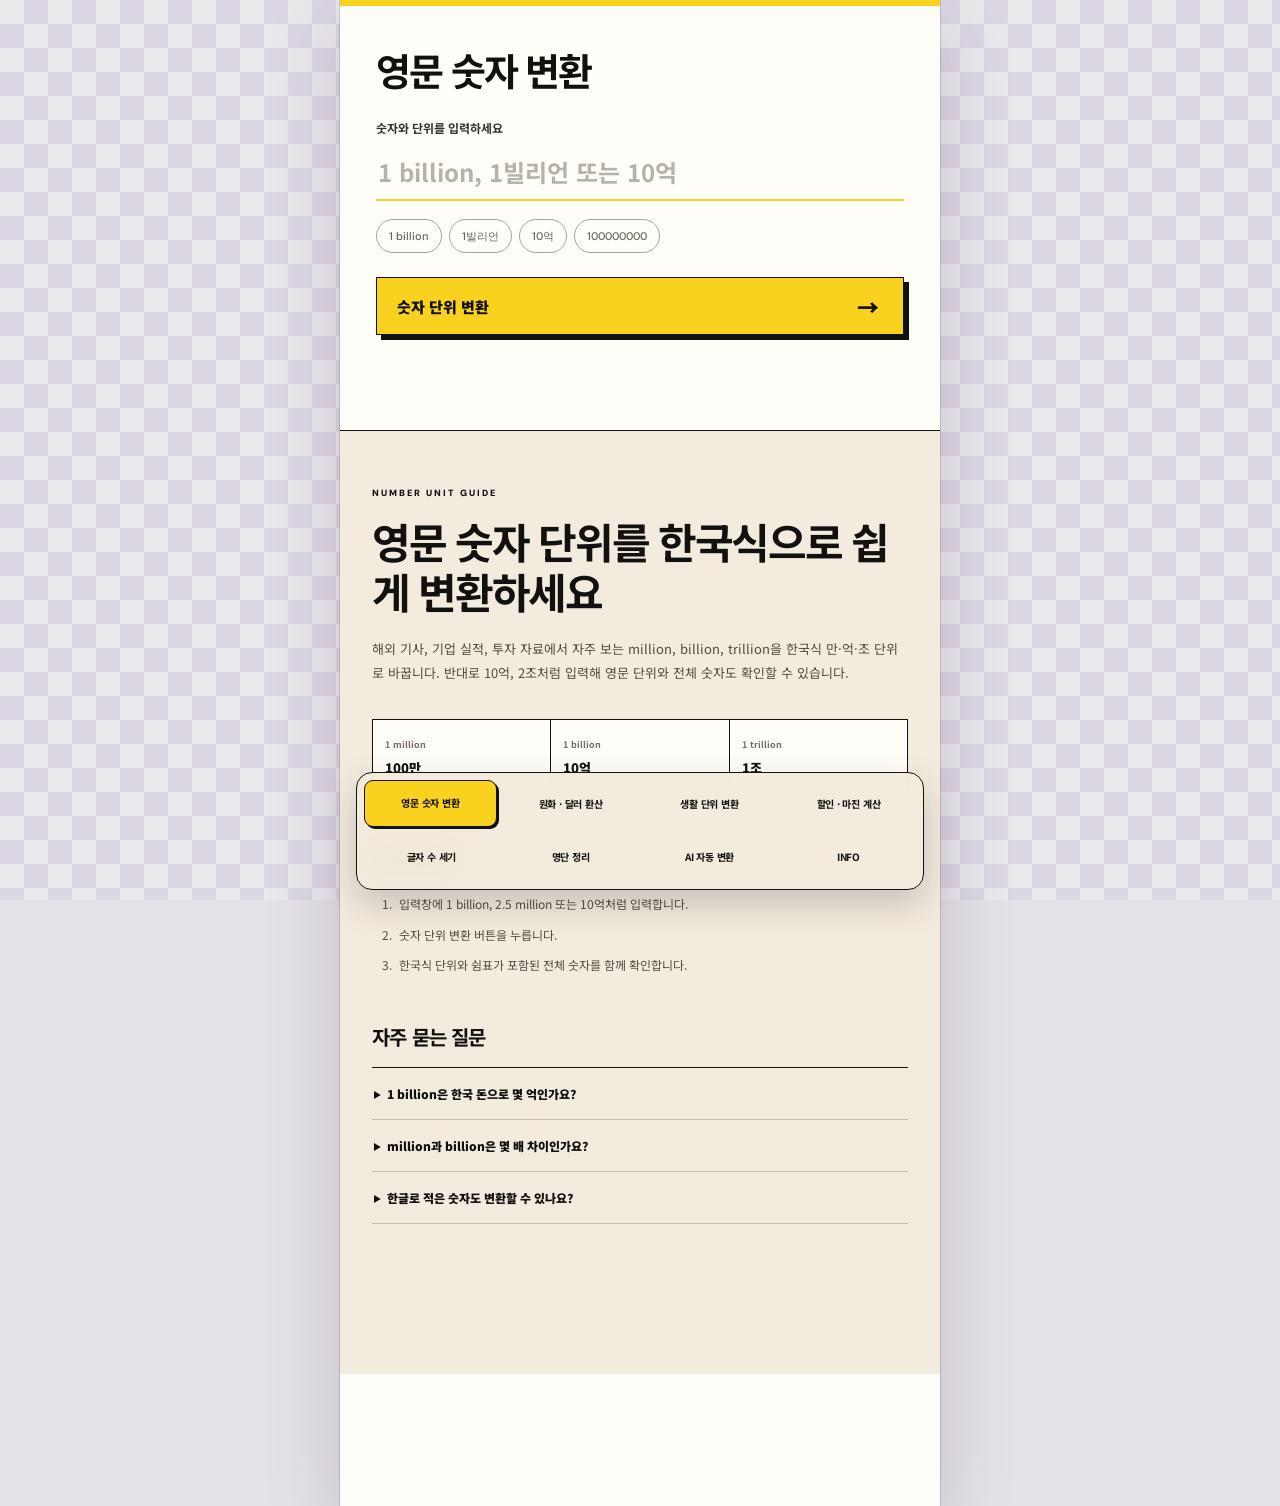
==== index.html @ 372aa2af "Add AdSense loader to all pages" ====
<!doctype html>
<html lang="ko">
<head>
  <meta charset="utf-8">
  <meta name="viewport" content="width=device-width, initial-scale=1">
  <meta name="google-adsense-account" content="ca-pub-1918444666278020">
  <script async src="https://pagead2.googlesyndication.com/pagead/js/adsbygoogle.js?client=ca-pub-1918444666278020" crossorigin="anonymous"></script>
  <meta name="description" content="million·billion·trillion과 만·억·조를 양방향으로 빠르게 변환하는 무료 한국어 숫자 단위 계산기입니다.">
  <meta name="robots" content="index,follow,max-image-preview:large,max-snippet:-1,max-video-preview:-1">
  <meta name="naver-site-verification" content="27d947979bcd616a8a0c6c5ba46df4c90e990da8">
  
  
  <link rel="canonical" href="https://browsertools.kr/">
  <link rel="alternate" hreflang="ko-KR" href="https://browsertools.kr/">
  <link rel="shortcut icon" href="https://browsertools.kr/static/favicon.svg" type="image/svg+xml">
  <meta property="og:type" content="website">
  <meta property="og:locale" content="ko_KR">
  <meta property="og:site_name" content="WOONHAE">
  <meta property="og:title" content="영문 숫자 단위 변환기 - million·billion·억 | WOONHAE">
  <meta property="og:description" content="million·billion·trillion과 만·억·조를 양방향으로 빠르게 변환하는 무료 한국어 숫자 단위 계산기입니다.">
  <meta property="og:url" content="https://browsertools.kr/">
  <meta property="og:image" content="https://browsertools.kr/static/og-woonhae.svg">
  <meta property="og:image:width" content="1200">
  <meta property="og:image:height" content="630">
  <meta property="og:image:alt" content="WOONHAE 무료 한국어 변환 도구">
  <meta name="twitter:card" content="summary_large_image">
  <meta name="twitter:title" content="영문 숫자 단위 변환기 - million·billion·억 | WOONHAE">
  <meta name="twitter:description" content="million·billion·trillion과 만·억·조를 양방향으로 빠르게 변환하는 무료 한국어 숫자 단위 계산기입니다.">
  <meta name="twitter:image" content="https://browsertools.kr/static/og-woonhae.svg">
  <meta name="twitter:image:alt" content="WOONHAE 무료 한국어 변환 도구">
  <meta name="theme-color" content="#f3ebdd">
  <title>숫자 단위 변환기 - million·billion·억 | WOONHAE</title>
  <script type="application/ld+json">{"@context":"https://schema.org","@graph":[{"@type":"WebSite","@id":"https://browsertools.kr/#website","url":"https://browsertools.kr/","name":"WOONHAE","alternateName":"WOONHAE","description":"한국어 숫자, 환율, 생활 단위와 텍스트를 빠르게 처리하는 무료 웹 도구","inLanguage":"ko-KR"},{"@type":"SoftwareApplication","@id":"https://browsertools.kr/#page","url":"https://browsertools.kr/","name":"영문 숫자 단위 변환기","description":"million·billion·trillion과 만·억·조를 양방향으로 빠르게 변환하는 무료 한국어 숫자 단위 계산기입니다.","inLanguage":"ko-KR","isPartOf":{"@id":"https://browsertools.kr/#website"},"applicationCategory":"UtilitiesApplication","operatingSystem":"Any","offers":{"@type":"Offer","price":"0","priceCurrency":"KRW"}},{"@type":"FAQPage","@id":"https://browsertools.kr/#faq","mainEntity":[{"@type":"Question","name":"1 billion은 한국 돈으로 몇 억인가요?","acceptedAnswer":{"@type":"Answer","text":"1 billion은 1,000,000,000이며 한국식 숫자 단위로 10억입니다."}},{"@type":"Question","name":"million과 billion은 몇 배 차이인가요?","acceptedAnswer":{"@type":"Answer","text":"1 billion은 1,000 million이므로 두 단위는 1,000배 차이입니다."}},{"@type":"Question","name":"한글로 적은 숫자도 변환할 수 있나요?","acceptedAnswer":{"@type":"Answer","text":"네. 10억, 2조처럼 입력하면 billion, trillion 같은 영문 단위로 변환합니다."}}]}]}</script>
  <link rel="stylesheet" href="/static/style.css?v=functiongemma-study-7">
  <script src="/static/tools.js" defer></script>
  <script src="/static/visitor-counter-config.js" defer></script>
  <script src="/static/visitor-counter.js?v=gsheets-2" defer></script>
  <script src="/static/app.js" defer></script>
  <script src="/static/ai-converter.js?v=functiongemma-webgpu-6" defer></script>
</head>
<body class="tool-page compact-tool theme-yellow">
  
  <nav class="tool-nav" aria-label="도구 선택">
    
    <a href="/" class="active">
      영문 숫자 변환
    </a>
    
    <a href="/tools/currency/" class="">
      원화 · 달러 환산
    </a>
    
    <a href="/tools/unit/" class="">
      생활 단위 변환
    </a>
    
    <a href="/tools/margin/" class="">
      할인 · 마진 계산
    </a>
    
    <a href="/tools/character-count/" class="">
      글자 수 세기
    </a>
    
    <a href="/tools/clean-list/" class="">
      명단 정리
    </a>
    
    <a href="/tools/ai-converter/" class="">
      AI 자동 변환
    </a>
    
    <a href="/tools/info/" class="">
      INFO
    </a>
    
  </nav>
  
  
<main class="tool-main">
  <section class="compact-workspace">
    <div class="form-panel">
      <h1 class="tool-page-title">영문 숫자 변환</h1>
      
      <form data-tool="english-number">
        <label for="english-value">숫자와 단위를 입력하세요</label>
        <input id="english-value" name="value" placeholder="1 billion, 1빌리언 또는 10억" required autocomplete="off" autofocus>
        <p class="example-line"><button type="button" data-example="1 billion">1 billion</button><button type="button" data-example="1빌리언">1빌리언</button><button type="button" data-example="10억">10억</button><button type="button" data-example="100000000">100000000</button></p>
        <button class="submit-button" type="submit">숫자 단위 변환 <span>→</span></button>
      </form>
      
      <div class="result" aria-live="polite" hidden></div>
    </div>
  </section>

<!-- SEO_CONTENT_START -->
<section class="seo-guide" aria-labelledby="seo-guide-title">
  <p class="seo-kicker">NUMBER UNIT GUIDE</p>
  <h2 id="seo-guide-title">영문 숫자 단위를 한국식으로 쉽게 변환하세요</h2>
  <p class="seo-intro">해외 기사, 기업 실적, 투자 자료에서 자주 보는 million, billion, trillion을 한국식 만·억·조 단위로 바꿉니다. 반대로 10억, 2조처럼 입력해 영문 단위와 전체 숫자도 확인할 수 있습니다.</p>
  <dl class="seo-facts"><div><dt>1 million</dt><dd>100만</dd></div><div><dt>1 billion</dt><dd>10억</dd></div><div><dt>1 trillion</dt><dd>1조</dd></div></dl>
  <h3>사용 방법</h3>
  <ol><li>입력창에 1 billion, 2.5 million 또는 10억처럼 입력합니다.</li><li>숫자 단위 변환 버튼을 누릅니다.</li><li>한국식 단위와 쉼표가 포함된 전체 숫자를 함께 확인합니다.</li></ol>
  <h3>자주 묻는 질문</h3>
  <div class="seo-faq"><details><summary>1 billion은 한국 돈으로 몇 억인가요?</summary><p>1 billion은 1,000,000,000이며 한국식 숫자 단위로 10억입니다.</p></details><details><summary>million과 billion은 몇 배 차이인가요?</summary><p>1 billion은 1,000 million이므로 두 단위는 1,000배 차이입니다.</p></details><details><summary>한글로 적은 숫자도 변환할 수 있나요?</summary><p>네. 10억, 2조처럼 입력하면 billion, trillion 같은 영문 단위로 변환합니다.</p></details></div>
</section>
<!-- SEO_CONTENT_END -->
</main>

</body>
</html>
---- static/style.css ----
@import url('https://fonts.googleapis.com/css2?family=DM+Sans:wght@400;500;700&family=Noto+Sans+KR:wght@400;500;700;900&display=swap');

:root {
  --black:#11110f; --ivory:#f3ebdd; --white:#fffdf7;
  --yellow:#f8d21f; --blue:#2468d8; --red:#ed563e;
  --pink:#f45d98; --green:#b7d43e; --sand:#e6b86a; --purple:#8f6fba; --orange:#f47a3d;
  --accent:var(--yellow); --accent-ink:var(--black);
}
* { box-sizing:border-box; }
.visually-hidden { width:1px; height:1px; overflow:hidden; position:absolute; margin:-1px; padding:0; border:0; clip:rect(0 0 0 0); clip-path:inset(50%); white-space:nowrap; }
html { scroll-behavior:smooth; }
body { margin:0; color:var(--black); background:var(--ivory); font-family:"Noto Sans KR",sans-serif; }
a { color:inherit; }
button,input,textarea,select { font:inherit; }
.site-nav { height:86px; display:grid; grid-template-columns:1fr auto 1fr; align-items:center; padding:0 4vw; border-bottom:1px solid currentColor; background:var(--ivory); position:relative; z-index:10; }
.wordmark { width:max-content; text-decoration:none; font:900 clamp(22px,2.3vw,34px)/1 "DM Sans",sans-serif; letter-spacing:-2px; }
.wordmark span { position:relative; top:-10px; margin-left:2px; font-size:9px; letter-spacing:0; }
.site-nav>p { margin:0; font-size:10px; font-weight:700; line-height:1.35; text-align:center; letter-spacing:1.5px; text-transform:uppercase; }
.nav-index { justify-self:end; text-decoration:none; font-size:13px; font-weight:700; }
.nav-index span { display:inline-grid; place-items:center; width:32px; height:32px; margin-left:10px; border:1px solid; border-radius:50%; }

/* Home */
.home-hero { min-height:calc(100vh - 86px); overflow:hidden; position:relative; padding:8vh 5vw 6vh; color:var(--black); background:var(--yellow); }
.hero-kicker { margin:0 0 7vh; font:700 11px "DM Sans"; letter-spacing:2.5px; }
.home-hero h1 { position:relative; z-index:2; margin:0; font-size:clamp(68px,11vw,165px); font-weight:900; line-height:.86; letter-spacing:-.08em; }
.home-hero h1 i { color:var(--blue); font-family:Georgia,serif; font-weight:400; }
.hero-note { position:absolute; z-index:2; right:6vw; bottom:12vh; margin:0; font-size:clamp(14px,1.4vw,19px); line-height:1.8; }
.sun-disc { width:min(36vw,530px); aspect-ratio:1; display:grid; place-items:center; position:absolute; right:13vw; top:5vh; border-radius:50%; color:var(--white); background:var(--red); transform:rotate(9deg); box-shadow:18px 24px 0 #e6b800; }
.sun-disc span { font:700 clamp(100px,18vw,260px)/1 "DM Sans"; letter-spacing:-.08em; }
.sun-disc small { position:absolute; bottom:21%; font:700 11px "DM Sans"; letter-spacing:4px; }
.scroll-cue { display:flex; gap:16px; align-items:center; position:absolute; left:5vw; bottom:5vh; text-decoration:none; font-size:12px; font-weight:700; }
.scroll-cue span { display:grid; place-items:center; width:40px; height:40px; border:1px solid; border-radius:50%; }
.collection { padding:120px 4vw 140px; background:var(--ivory); }
.section-heading { display:grid; grid-template-columns:1fr 2fr; margin-bottom:70px; }
.section-heading p { font:700 11px "DM Sans"; letter-spacing:2px; }
.section-heading h2 { margin:0; font-size:clamp(42px,6vw,82px); line-height:1.05; letter-spacing:-.07em; }
.tool-list { display:grid; grid-template-columns:repeat(2,1fr); border-top:1px solid; border-left:1px solid; }
.collection-card { min-height:410px; display:grid; grid-template-columns:auto 1fr auto; grid-template-rows:auto 1fr auto; gap:20px; overflow:hidden; position:relative; padding:28px; border-right:1px solid var(--black); border-bottom:1px solid var(--black); text-decoration:none; transition:transform .25s,box-shadow .25s; }
.collection-card:hover { z-index:2; transform:translate(-7px,-7px); box-shadow:7px 7px 0 var(--black); }
.collection-card.yellow{background:var(--yellow)}.collection-card.blue{color:white;background:var(--blue)}.collection-card.red{color:white;background:var(--red)}.collection-card.sand{background:var(--sand)}.collection-card.pink{background:var(--pink)}.collection-card.green{background:var(--green)}
.card-number { font:700 12px "DM Sans"; letter-spacing:2px; }
.collection-card>div { align-self:end; grid-row:2; grid-column:1/3; }
.collection-card p { margin:0 0 8px; font-size:13px; }
.collection-card h3 { margin:0; font-size:clamp(30px,4vw,56px); line-height:1.1; letter-spacing:-.06em; }
.card-symbol { grid-column:3; grid-row:1/3; align-self:center; font:700 clamp(60px,9vw,125px)/1 "DM Sans"; letter-spacing:-.08em; transform:rotate(-8deg); opacity:.88; }
.card-arrow { grid-row:3; grid-column:3; align-self:end; font-size:12px; font-weight:700; }
.manifesto { min-height:600px; padding:120px 7vw; position:relative; color:white; background:var(--blue); }
.manifesto>p { font:700 11px "DM Sans"; letter-spacing:2px; }
.manifesto h2 { margin:12vh 0 0; font-size:clamp(42px,7vw,100px); line-height:1.05; letter-spacing:-.07em; }
.manifesto-seal { width:150px; aspect-ratio:1; display:grid; place-items:center; position:absolute; right:9vw; top:70px; border:2px solid; border-radius:50%; font:700 11px/1.5 "DM Sans"; text-align:center; letter-spacing:2px; transform:rotate(12deg); }

/* Tool pages */
.theme-yellow{--accent:var(--yellow);--accent-ink:var(--black)}.theme-blue{--accent:var(--blue);--accent-ink:white}.theme-red{--accent:var(--red);--accent-ink:white}.theme-sand{--accent:var(--sand);--accent-ink:var(--black)}.theme-pink{--accent:var(--pink);--accent-ink:var(--black)}.theme-green{--accent:var(--green);--accent-ink:var(--black)}.theme-purple{--accent:var(--purple);--accent-ink:var(--black)}.theme-orange{--accent:var(--orange);--accent-ink:var(--black)}
.tool-hero { min-height:570px; display:grid; grid-template-columns:1.2fr .8fr; overflow:hidden; color:var(--accent-ink); background:var(--accent); }
.tool-title-block { display:flex; flex-direction:column; justify-content:center; padding:70px 6vw; border-right:1px solid currentColor; }
.tool-count { margin:0 0 8vh; font:700 11px "DM Sans"; letter-spacing:2.5px; }
.tool-title-block h1 { max-width:750px; margin:0 0 30px; font-size:clamp(55px,8vw,120px); line-height:.95; letter-spacing:-.08em; }
.tool-title-block>p:last-child { max-width:530px; margin:0; font-size:16px; line-height:1.8; }
.tool-object { display:grid; place-items:center; position:relative; }
.tool-object::before,.tool-object::after { content:""; width:min(28vw,360px); aspect-ratio:1; position:absolute; border:1px solid currentColor; border-radius:50%; }
.tool-object::after { width:min(20vw,255px); transform:translate(25px,-20px); }
.tool-object span { position:relative; z-index:1; font:700 clamp(72px,12vw,180px)/1 "DM Sans"; letter-spacing:-.1em; transform:rotate(-9deg); }
.workspace { display:grid; grid-template-columns:.75fr 1.25fr; gap:8vw; padding:120px 6vw 140px; background:var(--white); }
.workspace-intro>p { font:700 11px "DM Sans"; letter-spacing:2px; }
.workspace-intro h2 { margin:25px 0; font-size:clamp(34px,4vw,56px); line-height:1.18; letter-spacing:-.06em; }
.workspace-intro>span { color:#77736a; font-size:13px; line-height:1.7; }
.form-panel { max-width:760px; }
form label { display:block; margin-bottom:9px; font-size:12px; font-weight:700; letter-spacing:.03em; }
input,textarea,select { width:100%; margin-bottom:25px; border:0; border-bottom:2px solid var(--black); border-radius:0; outline:none; color:var(--black); background:transparent; font-size:clamp(20px,2.5vw,34px); font-weight:700; transition:border-color .2s; }
input,select { height:74px; padding:0 4px; }
textarea { min-height:190px; padding:18px 4px; resize:vertical; line-height:1.5; }
input:focus,textarea:focus,select:focus { border-color:var(--accent); }
input::placeholder,textarea::placeholder { color:#b7b2a8; }
select { font-size:22px; cursor:pointer; }
.field-grid { display:grid; grid-template-columns:repeat(2,1fr); gap:22px; }
.field-grid label:last-child { grid-column:1/-1; }
.field-grid input { font-size:23px; }
.field-help { margin:-13px 0 28px; color:#7a766d; font-size:12px; }
form button { width:100%; min-height:68px; display:flex; align-items:center; justify-content:space-between; padding:0 24px; border:1px solid var(--black); color:var(--black); background:var(--accent); font-weight:900; cursor:pointer; box-shadow:6px 6px 0 var(--black); transition:.2s; }
form button:hover { transform:translate(3px,3px); box-shadow:3px 3px 0 var(--black); }
form button:disabled { opacity:.65; cursor:wait; }
form button span { font-size:25px; }
.result { margin-top:42px; padding:30px; border:1px solid var(--black); border-left:12px solid var(--accent); background:var(--ivory); white-space:pre-wrap; line-height:1.8; overflow-wrap:anywhere; }
.result.error { border-left-color:var(--red); color:#9c281c; background:#fff1ee; }
.result>span { display:block; color:#716d64; font-size:11px; font-weight:700; letter-spacing:.08em; }
.result>strong { display:block; margin:2px 0 15px; font-size:clamp(24px,3vw,38px); line-height:1.4; }
.result>small { display:block; color:#4f4b44; font-size:12px; }
.result-grid { display:grid; grid-template-columns:repeat(auto-fit,minmax(130px,1fr)); gap:25px; white-space:normal; }
.result-grid span { display:block; color:#777168; font-size:11px; }
.result-grid strong { font-size:24px; }
.copy-button { float:right; padding:7px 12px; border:1px solid; background:white; cursor:pointer; font-size:11px; }
.next-tool { min-height:250px; display:grid; grid-template-columns:1fr 2fr auto; align-items:center; padding:50px 6vw; color:white; background:var(--black); text-decoration:none; }
.next-tool span { font:700 11px "DM Sans"; letter-spacing:2px; }
.next-tool strong { font-size:clamp(34px,5vw,70px); letter-spacing:-.06em; }
.next-tool i { font:400 60px "DM Sans"; transition:transform .2s; }
.next-tool:hover i { transform:translateX(12px); }
.site-footer { min-height:130px; display:grid; grid-template-columns:1fr 1fr 1fr; align-items:center; padding:35px 4vw; border-top:1px solid; background:var(--ivory); }
.site-footer p { margin:0; font-size:10px; font-weight:700; letter-spacing:1px; text-align:center; }
.site-footer p:last-child { text-align:right; }

@media (max-width:800px) {
  .site-nav { grid-template-columns:1fr auto; }.site-nav>p{display:none}
  .home-hero { min-height:690px; padding-top:70px; }.hero-kicker{margin-bottom:55px}.sun-disc{width:340px;right:-130px;top:180px}.hero-note{right:auto;left:5vw;bottom:100px}.scroll-cue{bottom:28px}
  .section-heading { grid-template-columns:1fr; gap:25px; }.tool-list{grid-template-columns:1fr}.collection-card{min-height:330px}
  .tool-hero { min-height:650px; grid-template-columns:1fr; }.tool-title-block{border:0;border-bottom:1px solid;padding:70px 6vw}.tool-count{margin-bottom:55px}.tool-object{min-height:230px}.tool-object::before{width:190px}.tool-object::after{width:130px}
  .workspace { grid-template-columns:1fr; gap:70px; padding-top:85px; }.next-tool{grid-template-columns:1fr auto}.next-tool strong{grid-row:2;grid-column:1}.next-tool i{grid-row:1/3;grid-column:2}
}
@media (max-width:520px) {
  .site-nav { height:72px; padding-inline:20px; }.nav-index{font-size:11px}.nav-index span{width:27px;height:27px}
  .home-hero { min-height:630px; padding-inline:22px; }.home-hero h1{font-size:62px}.sun-disc{width:290px;right:-140px;top:210px}.hero-note,.scroll-cue{left:22px}
  .collection { padding:80px 16px 100px }.collection-card{min-height:290px;padding:22px}.card-symbol{font-size:65px}.collection-card h3{font-size:35px}
  .manifesto{min-height:540px;padding:80px 22px}.manifesto-seal{width:110px;right:22px;top:45px}.manifesto h2{margin-top:180px}
  .tool-title-block{padding:55px 22px}.tool-title-block h1{font-size:53px}.workspace{padding:75px 22px 100px}.field-grid{grid-template-columns:1fr;gap:0}.field-grid label:last-child{grid-column:auto}
  input,textarea,select{font-size:21px}.next-tool{padding:35px 22px}.site-footer{grid-template-columns:1fr 1fr}.site-footer p:first-of-type{display:none}
}

/* Compact, tool-first layout */
.privacy-dot { justify-self:end; font-size:11px; font-weight:700; }
.privacy-dot i { width:7px; height:7px; display:inline-block; margin-right:7px; border-radius:50%; background:var(--green); }
.tool-nav { display:flex; overflow-x:auto; position:sticky; z-index:9; top:0; padding:0 4vw; border-bottom:1px solid var(--black); background:var(--ivory); scrollbar-width:none; }
.tool-nav::-webkit-scrollbar { display:none; }
.tool-nav a { flex:1 0 auto; display:flex; align-items:center; justify-content:center; min-height:54px; padding:0 20px; border-right:1px solid #cbc5b9; text-decoration:none; font-size:11px; font-weight:700; white-space:nowrap; }
.tool-nav a:first-child { border-left:1px solid #cbc5b9; }
.tool-nav a.active { color:var(--accent-ink); background:var(--accent); }
.compact-tool { min-height:100vh; display:flex; flex-direction:column; }
.compact-tool .site-footer { margin-top:auto; }
.tool-main { flex:1; background:var(--white); }
.compact-hero { min-height:220px; display:flex; align-items:center; justify-content:space-between; overflow:hidden; padding:42px 7vw; color:var(--accent-ink); background:var(--accent); }
.compact-hero p { margin:0 0 22px; font:700 10px "DM Sans"; letter-spacing:2.4px; }
.compact-hero h1 { margin:0; font-size:clamp(48px,7vw,92px); line-height:.95; letter-spacing:-.075em; }
.compact-symbol { min-width:190px; text-align:center; font:700 clamp(68px,10vw,135px)/1 "DM Sans"; letter-spacing:-.08em; transform:rotate(-8deg); }
.compact-workspace { min-height:460px; display:grid; place-items:start center; padding:50px 24px 90px; border-top:8px solid var(--accent); }
.compact-workspace .form-panel { width:min(100%,760px); max-width:none; }
.compact-workspace form>label:first-child { margin-bottom:13px; font-size:14px; }
.compact-workspace input,.compact-workspace select { height:70px; margin-bottom:20px; }
.compact-workspace textarea { margin-bottom:22px; }
.example-line { display:flex; flex-wrap:wrap; gap:8px; margin:-6px 0 30px; }
.example-line button { width:auto; min-height:0; padding:7px 12px; border:1px solid #aaa398; border-radius:999px; color:#68635a; background:transparent; box-shadow:none; font:500 11px "DM Sans"; }
.example-line button:hover { color:var(--black); background:var(--ivory); box-shadow:none; transform:none; }
.compact-workspace .submit-button { margin-top:8px; }
.compact-workspace .result { margin-top:34px; }
.count-grid { grid-template-columns:repeat(5,1fr); }

@media (max-width:800px) {
  .privacy-dot { display:none; }
  .tool-nav { padding:0; }
  .tool-nav a { min-height:50px; padding-inline:17px; }
  .compact-hero { min-height:190px; padding:36px 24px; }
  .compact-symbol { min-width:120px; }
  .compact-workspace { min-height:430px; padding:38px 24px 75px; }
}
@media (max-width:520px) {
  .tool-nav { position:sticky; top:0; }
  .tool-nav a { justify-content:flex-start; min-height:46px; padding:0 15px; font-size:10px; }
  .compact-hero { min-height:155px; padding:26px 20px; }
  .compact-hero p { margin-bottom:13px; font-size:9px; }
  .compact-hero h1 { font-size:43px; }
  .compact-symbol { min-width:82px; font-size:58px; }
  .compact-workspace { min-height:calc(100vh - 248px); display:block; padding:28px 20px 55px; border-top-width:6px; }
  .compact-workspace form>label:first-child { font-size:13px; }
  .compact-workspace input,.compact-workspace select { height:62px; margin-bottom:17px; font-size:23px; }
  .compact-workspace textarea { min-height:170px; font-size:18px; }
  .example-line { margin-bottom:25px; flex-wrap:nowrap; overflow-x:auto; }
  .example-line button { flex:0 0 auto; }
  .compact-workspace .submit-button { min-height:60px; }
  .compact-workspace .result { margin-top:28px; padding:23px 18px; }
  .compact-workspace .result>strong { font-size:25px; }
  .count-grid { grid-template-columns:repeat(2,1fr); }
}

/* 모든 화면에서 비율이 흐트러지지 않는 모바일 중심 앱 셸 */
html {
  background-color:#e5e2e7;
  background-image:conic-gradient(
    #ddd7e3 25%,
    #ebe9ec 0 50%,
    #ddd7e3 0 75%,
    #ebe9ec 0
  );
  background-size:48px 48px;
  background-attachment:fixed;
}
.compact-tool {
  width:min(100%,600px);
  min-height:100vh;
  margin:0 auto;
  background:var(--white);
  box-shadow:0 0 0 1px #11110f24,0 22px 70px #40295a33;
}
.compact-tool .tool-nav {
  gap:8px;
  padding:10px 12px;
  border-bottom:1px solid #c8bfb2;
  background:#f3ebddf2;
  scroll-snap-type:x proximity;
}
.compact-tool .tool-nav a,
.compact-tool .tool-nav a:first-child {
  flex:0 0 auto;
  min-height:38px;
  padding:0 14px;
  border:1px solid #bdb3a6;
  border-radius:999px;
  background:var(--white);
  font-size:11px;
  line-height:1;
  letter-spacing:-.02em;
  scroll-snap-align:start;
}
.compact-tool .tool-nav a.active {
  border-color:var(--black);
  background:var(--accent);
  box-shadow:3px 3px 0 var(--black);
  transform:translate(-1px,-1px);
}
.compact-tool .compact-workspace {
  min-height:calc(100vh - 150px);
  display:block;
  padding:32px 28px 64px;
  border-top:5px solid var(--accent);
}
.compact-tool .compact-workspace .form-panel { width:100%; }
.compact-tool form label,
.compact-tool .compact-workspace form>label:first-child {
  margin-bottom:7px;
  color:#37332e;
  font-size:12px;
  line-height:1.4;
  letter-spacing:0;
}
.compact-tool .compact-workspace input,
.compact-tool .compact-workspace select {
  height:58px;
  margin-bottom:22px;
  padding-inline:2px;
  font-size:22px;
  line-height:1.2;
}
.compact-tool .compact-workspace input { font-size:24px; }
.compact-tool .compact-workspace textarea {
  min-height:170px;
  margin-bottom:22px;
  font-size:18px;
}
.compact-tool .field-grid { grid-template-columns:1fr; gap:0; }
.compact-tool .field-grid label:last-child { grid-column:auto; }
.compact-tool .field-grid input { font-size:21px; }
.compact-tool .field-help {
  margin:-10px 0 24px;
  font-size:11px;
  line-height:1.55;
}
.compact-tool .example-line {
  gap:7px;
  margin:-4px 0 24px;
  flex-wrap:nowrap;
  overflow-x:auto;
  scrollbar-width:none;
}
.compact-tool .example-line::-webkit-scrollbar { display:none; }
.compact-tool .example-line button {
  flex:0 0 auto;
  min-height:34px;
  padding:0 12px;
  font-size:11px;
}
.compact-tool form .submit-button {
  min-height:58px;
  margin-top:6px;
  padding:0 20px;
  font-size:15px;
  line-height:1;
  box-shadow:5px 5px 0 var(--black);
}
.compact-tool form .submit-button span {
  width:30px;
  height:30px;
  display:grid;
  place-items:center;
  font-size:22px;
  line-height:1;
}
.compact-tool .compact-workspace .result {
  margin-top:26px;
  padding:20px 18px;
  border-left-width:8px;
  line-height:1.55;
}
.compact-tool .compact-workspace .result>span { font-size:10px; line-height:1.5; }
.compact-tool .compact-workspace .result>strong {
  margin:5px 0 10px;
  font-size:27px;
  line-height:1.25;
}
.compact-tool .compact-workspace .result>small { font-size:11px; line-height:1.5; }
.compact-tool .result-grid { gap:18px 14px; }
.compact-tool .result-grid strong { font-size:21px; }
.compact-tool .count-grid { grid-template-columns:repeat(2,1fr); }
.compact-tool .site-footer {
  min-height:92px;
  grid-template-columns:1fr auto;
  padding:24px 28px;
}
.compact-tool .site-footer .wordmark {
  font-size:24px;
  letter-spacing:-1.5px;
}
.compact-tool .site-footer .wordmark span { top:-7px; font-size:7px; }
.compact-tool .site-footer p:first-of-type { display:none; }
.compact-tool .site-footer p:last-child { font-size:9px; letter-spacing:1.2px; }

@media (max-width:640px) {
  html { background:var(--ivory); }
  .compact-tool { width:100%; box-shadow:none; }
}
@media (max-width:380px) {
  .compact-tool .compact-workspace { padding-inline:20px; }
  .compact-tool .tool-nav { padding-inline:9px; }
  .compact-tool .tool-nav a { padding-inline:12px; font-size:10px; }
  .compact-tool .compact-workspace input { font-size:22px; }
}

/* 넓은 화면: 전체 폭 상단 메뉴 / 모바일: 상단 스와이프 탭 */
@media (min-width:760px) {
  .compact-tool {
    width:min(calc(100% - 56px),1180px);
    min-height:calc(100vh - 56px);
    margin:28px auto;
    display:flex;
    overflow:clip;
  }
  .compact-tool .tool-nav {
    position:sticky;
    top:0;
    flex-direction:row;
    gap:0;
    overflow-x:auto;
    padding:0;
    border-bottom:1px solid var(--black);
    background:var(--ivory);
  }
  .compact-tool .tool-nav::before,
  .compact-tool .tool-nav::after { content:none; }
  .compact-tool .tool-nav a,
  .compact-tool .tool-nav a:first-child {
    width:auto;
    min-width:0;
    min-height:66px;
    flex:1 0 140px;
    justify-content:center;
    padding:0 13px;
    border:0;
    border-right:1px solid #c7bfb2;
    border-radius:0;
    background:transparent;
    font-size:11px;
    text-align:center;
  }
  .compact-tool .tool-nav a:first-child { border-left:1px solid #c7bfb2; }
  .compact-tool .tool-nav a:hover {
    background:var(--white);
  }
  .compact-tool .tool-nav a.active {
    background:var(--accent);
    box-shadow:inset 0 -5px 0 var(--black);
    transform:none;
  }
  .compact-tool .compact-workspace {
    min-height:calc(100vh - 214px);
    display:grid;
    place-items:start center;
    padding:60px 72px 78px;
    border-top-width:7px;
  }
  .compact-tool .compact-workspace .form-panel {
    width:min(100%,700px);
  }
}

@media (max-width:759px) {
  html { background:var(--ivory); }
  .compact-tool {
    width:100%;
    margin:0;
    box-shadow:none;
  }
  .compact-tool .tool-nav {
    overscroll-behavior-inline:contain;
  }
}

/* 앱형 하단 메뉴: 화면 크기와 관계없이 모바일 폭 안에서 4 + 4 두 줄 */
.compact-tool {
  width:min(100%,600px);
  min-height:100vh;
  margin:0 auto;
  display:flex;
  overflow:visible;
  padding-bottom:132px;
}
@media (min-width:760px) {
  .compact-tool .compact-workspace {
    min-height:calc(100vh - 224px);
    display:block;
    padding:42px 36px 66px;
    border-top-width:6px;
  }
  .compact-tool .compact-workspace .form-panel { width:100%; }
}

.compact-tool .tool-nav {
  width:min(calc(100% - 16px),568px);
  height:auto;
  max-height:none;
  display:grid;
  grid-template-columns:repeat(8,minmax(0,1fr));
  gap:6px;
  position:fixed;
  z-index:30;
  inset:auto auto max(10px,env(safe-area-inset-bottom)) 50%;
  transform:translateX(-50%);
  overflow:visible;
  padding:8px;
  border:1px solid var(--black);
  border-radius:16px;
  background:#f3ebddf2;
  box-shadow:0 14px 34px #34284238;
  backdrop-filter:blur(14px);
}
.compact-tool .tool-nav::before,
.compact-tool .tool-nav::after { content:none; }
.compact-tool .tool-nav a,
.compact-tool .tool-nav a:first-child {
  width:auto;
  min-width:0;
  min-height:47px;
  grid-column:span 2;
  display:flex;
  align-items:center;
  justify-content:center;
  padding:6px 5px;
  border:1px solid transparent;
  border-radius:9px;
  background:transparent;
  box-shadow:none;
  font-size:10px;
  line-height:1.25;
  text-align:center;
  white-space:normal;
  transform:none;
}
.compact-tool .tool-nav a:nth-child(5) { grid-column:span 2; }
.compact-tool .tool-nav a:hover { border-color:#c7bfb2; background:var(--white); }
.compact-tool .tool-nav a.active {
  border-color:var(--black);
  background:var(--accent);
  box-shadow:2px 2px 0 var(--black);
  transform:translate(-1px,-1px);
}

@media (max-width:380px) {
  .compact-tool .tool-nav { width:calc(100% - 12px); gap:4px; padding:6px; }
  .compact-tool .tool-nav a,
  .compact-tool .tool-nav a:first-child { min-height:45px; padding-inline:3px; font-size:9px; }
}

.info-panel>p {
  margin:0 0 22px;
  font:700 10px/1 "DM Sans",sans-serif;
  letter-spacing:2px;
}
.info-panel h1 {
  margin:0 0 46px;
  font-size:46px;
  line-height:1.05;
  letter-spacing:-.07em;
}
.info-panel dl { margin:0; border-top:1px solid var(--black); }
.info-panel dl>div {
  display:grid;
  grid-template-columns:90px 1fr;
  gap:16px;
  padding:18px 0;
  border-bottom:1px solid #c9c1b5;
}
.info-panel dt { font-size:11px; font-weight:900; }
.info-panel dd { margin:0; color:#615c54; font-size:12px; line-height:1.65; }

.ai-study { margin-top:64px; padding-top:50px; border-top:1px solid var(--black); }
.ai-model-status { display:flex; align-items:center; gap:12px; margin:0 0 22px; padding:13px 15px; border:1px solid var(--black); background:#f4e8f5; }
.ai-model-status i { width:10px; height:10px; flex:0 0 auto; border-radius:50%; background:#8b78a9; box-shadow:0 0 0 5px #8b78a922; }
.ai-model-status span,.ai-model-status strong,.ai-model-status small { display:block; }
.ai-model-status strong { font-size:12px; }
.ai-model-status small { margin-top:2px; color:#6e6670; font-size:9px; }
.ai-model-status[data-state="ready"] { background:#e8f0df; }
.ai-model-status[data-state="ready"] i { background:#77a55d; box-shadow:0 0 0 5px #77a55d22; }
.ai-model-status[data-state="error"] { background:#fff1ee; }
.ai-model-status[data-state="error"] i { background:var(--red); box-shadow:0 0 0 5px #d7504222; }
.ai-study header>p,.ai-section-label { margin:0 0 16px; font:900 9px/1 "DM Sans",sans-serif; letter-spacing:2px; }
.ai-study header h2 { margin:0 0 18px; font-size:38px; line-height:1.08; letter-spacing:-.065em; }
.ai-study header>span { display:block; max-width:560px; color:#625c54; font-size:12px; line-height:1.75; }
.ai-stat-grid { display:grid; grid-template-columns:repeat(4,1fr); margin:34px 0 56px; border-top:1px solid var(--black); border-left:1px solid var(--black); }
.ai-stat-grid article { min-width:0; padding:19px 13px; border-right:1px solid var(--black); border-bottom:1px solid var(--black); background:#f45d9824; }
.ai-stat-grid strong,.ai-stat-grid span { display:block; }
.ai-stat-grid strong { margin-bottom:6px; font:900 20px/1 "DM Sans",sans-serif; letter-spacing:-.05em; }
.ai-stat-grid span { color:#635d55; font-size:9px; }
.ai-study-block { margin-top:48px; }
.ai-study-block h3 { margin:0 0 14px; font-size:24px; letter-spacing:-.045em; }
.ai-study-block>p:not(.ai-section-label,.ai-caption) { margin:0; color:#554f48; font-size:12px; line-height:1.75; }
.ai-data-list { display:grid; grid-template-columns:repeat(5,1fr); margin:24px 0 16px; border-top:1px solid #aca49a; border-bottom:1px solid #aca49a; }
.ai-data-list>div { padding:14px 8px; border-right:1px solid #d1c9be; text-align:center; }
.ai-data-list>div:last-child { border-right:0; }
.ai-data-list dt { margin-bottom:5px; color:#736c63; font-size:9px; }
.ai-data-list dd { margin:0; font:900 13px "DM Sans",sans-serif; }
.ai-caption { margin:14px 0 0; color:#756e65; font-size:10px; line-height:1.7; }
.ai-process { margin:22px 0 0; padding:0; border-top:1px solid var(--black); list-style:none; }
.ai-process li { display:grid; grid-template-columns:42px 1fr; gap:10px; padding:16px 0; border-bottom:1px solid #cfc7bc; }
.ai-process li>b { font:700 10px "DM Sans",sans-serif; }
.ai-process li span { color:#665f57; font-size:11px; line-height:1.6; }
.ai-process li strong { display:block; margin-bottom:2px; color:var(--black); font-size:12px; }
.ai-result-card { display:grid; grid-template-columns:1fr 1fr; border:1px solid var(--black); }
.ai-result-card>div { min-width:0; padding:20px; background:var(--ivory); }
.ai-result-card>div+div { border-left:1px solid var(--black); background:#f45d9824; }
.ai-result-latest { grid-template-columns:1fr; }
.ai-result-latest>div { background:#f45d9824; }
.ai-result-card span,.ai-result-card strong,.ai-result-card small { display:block; }
.ai-result-card span { font-size:10px; font-weight:700; }
.ai-result-card strong { margin:12px 0 8px; font:900 29px/1 "DM Sans",sans-serif; }
.ai-result-card strong.pending { font-family:"Noto Sans KR",sans-serif; font-size:21px; letter-spacing:-.04em; }
.ai-result-card small { color:#736c63; font-size:9px; line-height:1.5; }
.ai-eval-breakdown { margin-top:16px; margin-bottom:16px; }
.ai-example-table-wrap { margin-top:20px; overflow:hidden; border:1px solid var(--black); background:var(--ivory); }
.ai-example-table { width:100%; border-collapse:collapse; table-layout:fixed; }
.ai-example-table th,.ai-example-table td { padding:9px 11px; border-bottom:1px solid #d1c9be; text-align:left; vertical-align:top; font-size:9px; line-height:1.45; overflow-wrap:anywhere; }
.ai-example-table th { background:#f45d9824; font-weight:900; }
.ai-example-table th:first-child,.ai-example-table td:first-child { width:48%; border-right:1px solid #d1c9be; }
.ai-example-table tbody tr:last-child td { border-bottom:0; }
.ai-example-table code { color:#5e3150; font:700 8px/1.4 "DM Sans",monospace; }
.ai-limitations { padding:24px; border:1px solid var(--black); background:#ece7f2; }
.ai-caveats { margin:20px 0 0; padding:0; border-top:1px solid var(--black); list-style:none; }
.ai-caveats li { display:grid; grid-template-columns:32px 1fr; gap:10px; padding:13px 0; border-bottom:1px solid #c9c1ce; }
.ai-caveats li>b { font:700 9px "DM Sans",sans-serif; }
.ai-caveats li span { color:#625a66; font-size:10px; line-height:1.65; }
.ai-caveats li strong { display:block; margin-bottom:2px; color:var(--black); font-size:11px; }
.ai-local-note { padding:24px; border:1px solid var(--black); background:var(--accent); box-shadow:5px 5px 0 var(--black); }
.ai-local-note h3 { font-size:22px; }
.ai-local-note>p:not(.ai-section-label) { color:#2e2925; }

@media (max-width:520px) {
  .ai-study { margin-top:52px; padding-top:38px; }
  .ai-study header h2 { font-size:32px; }
  .ai-stat-grid { grid-template-columns:repeat(2,1fr); margin-bottom:46px; }
  .ai-stat-grid article { padding:17px 14px; }
  .ai-data-list { grid-template-columns:repeat(2,1fr); border-bottom:0; }
  .ai-data-list>div { border-bottom:1px solid #aca49a; }
  .ai-data-list>div:nth-child(2n) { border-right:0; }
  .ai-data-list>div:last-child { grid-column:1/-1; }
  .ai-result-card { grid-template-columns:1fr; }
  .ai-result-card>div+div { border-top:1px solid var(--black); border-left:0; }
  .ai-example-table th,.ai-example-table td { padding:8px 7px; font-size:8px; }
  .ai-example-table code { font-size:7px; }
  .ai-limitations { padding:20px 16px; }
}

/* 모바일에서는 이전 방식의 상단 스와이프 메뉴 사용 */
@media (max-width:759px) {
  .compact-tool { padding-bottom:0; }
  .compact-tool .tool-nav {
    width:100%;
    height:auto;
    display:flex;
    flex-direction:row;
    gap:8px;
    position:sticky;
    inset:0 auto auto 0;
    transform:none;
    overflow-x:auto;
    overflow-y:hidden;
    padding:10px 12px;
    border:0;
    border-bottom:1px solid #c8bfb2;
    border-radius:0;
    background:#f3ebddf2;
    box-shadow:none;
    backdrop-filter:blur(14px);
    scrollbar-width:none;
  }
  .compact-tool .tool-nav::-webkit-scrollbar { display:none; }
  .compact-tool .tool-nav a,
  .compact-tool .tool-nav a:first-child,
  .compact-tool .tool-nav a:nth-child(5) {
    width:auto;
    min-width:max-content;
    min-height:38px;
    flex:0 0 auto;
    grid-column:auto;
    padding:0 14px;
    border:1px solid #bdb3a6;
    border-radius:999px;
    background:var(--white);
    font-size:11px;
    line-height:1;
    white-space:nowrap;
  }
  .compact-tool .tool-nav a.active {
    border-color:var(--black);
    background:var(--accent);
    box-shadow:3px 3px 0 var(--black);
    transform:translate(-1px,-1px);
  }
}

@media (max-width:380px) {
  .compact-tool .tool-nav { width:100%; gap:7px; padding:9px; }
  .compact-tool .tool-nav a,
  .compact-tool .tool-nav a:first-child,
  .compact-tool .tool-nav a:nth-child(5) {
    min-height:36px;
    padding-inline:12px;
    font-size:10px;
  }
}

/* Search-friendly guides: useful page content remains visible without interrupting the tool. */
.seo-guide {
  padding:58px 32px 150px;
  border-top:1px solid var(--black);
  background:var(--ivory);
}
.compact-tool .compact-workspace { min-height:430px; }
.tool-page-title {
  margin:0 0 28px;
  font-size:clamp(27px,6vw,38px);
  line-height:1.15;
  letter-spacing:-.055em;
}
.seo-guide .seo-kicker {
  margin:0 0 18px;
  font:900 9px/1 "DM Sans",sans-serif;
  letter-spacing:2px;
}
.seo-guide h2 {
  margin:0;
  font-size:clamp(29px,6vw,42px);
  line-height:1.18;
  letter-spacing:-.055em;
}
.seo-guide .seo-intro {
  margin:22px 0 0;
  color:#514c45;
  font-size:13px;
  line-height:1.85;
}
.seo-facts {
  display:grid;
  grid-template-columns:repeat(3,1fr);
  margin:34px 0 48px;
  border-top:1px solid var(--black);
  border-left:1px solid var(--black);
}
.seo-facts>div {
  min-width:0;
  padding:18px 12px;
  border-right:1px solid var(--black);
  border-bottom:1px solid var(--black);
  background:var(--white);
}
.seo-facts dt { color:#756e64; font-size:9px; font-weight:700; }
.seo-facts dd { margin:7px 0 0; font-size:13px; font-weight:900; overflow-wrap:anywhere; }
.seo-guide h3 { margin:42px 0 16px; font-size:20px; letter-spacing:-.04em; }
.seo-guide ol { margin:0; padding-left:23px; }
.seo-guide ol li { padding:5px 0 5px 4px; color:#514c45; font-size:12px; line-height:1.7; }
.seo-faq { border-top:1px solid var(--black); }
.seo-faq details { border-bottom:1px solid #c6beb2; }
.seo-faq summary { padding:17px 2px; font-size:12px; font-weight:900; cursor:pointer; }
.seo-faq details p { margin:-3px 0 18px; color:#5e5850; font-size:12px; line-height:1.75; }

@media (max-width:520px) {
  .compact-tool .compact-workspace { min-height:0; }
  .seo-guide { padding:45px 20px 80px; }
  .seo-facts { grid-template-columns:1fr; }
  .seo-facts>div { display:grid; grid-template-columns:90px 1fr; align-items:center; }
  .seo-facts dd { margin:0; }
}

/* Lightweight visitor count powered by a private Google Sheet. */
.visitor-counter {
  min-height:56px;
  display:flex;
  align-items:center;
  justify-content:flex-end;
  gap:20px;
  padding:14px 32px;
  border-top:1px solid var(--black);
  color:var(--white);
  background:var(--black);
  font:500 11px/1.4 "Noto Sans KR",sans-serif;
}
.visitor-counter[hidden] { display:none; }
.visitor-counter__brand {
  margin-right:auto;
  font:900 12px/1 "DM Sans",sans-serif;
  letter-spacing:1.5px;
}
.visitor-counter strong {
  margin-left:4px;
  font:700 12px/1 "DM Sans",sans-serif;
}

@media (max-width:520px) {
  .visitor-counter { min-height:50px; gap:14px; padding:12px 20px; font-size:10px; }
  .visitor-counter__brand { font-size:11px; }
  .visitor-counter strong { font-size:11px; }
}
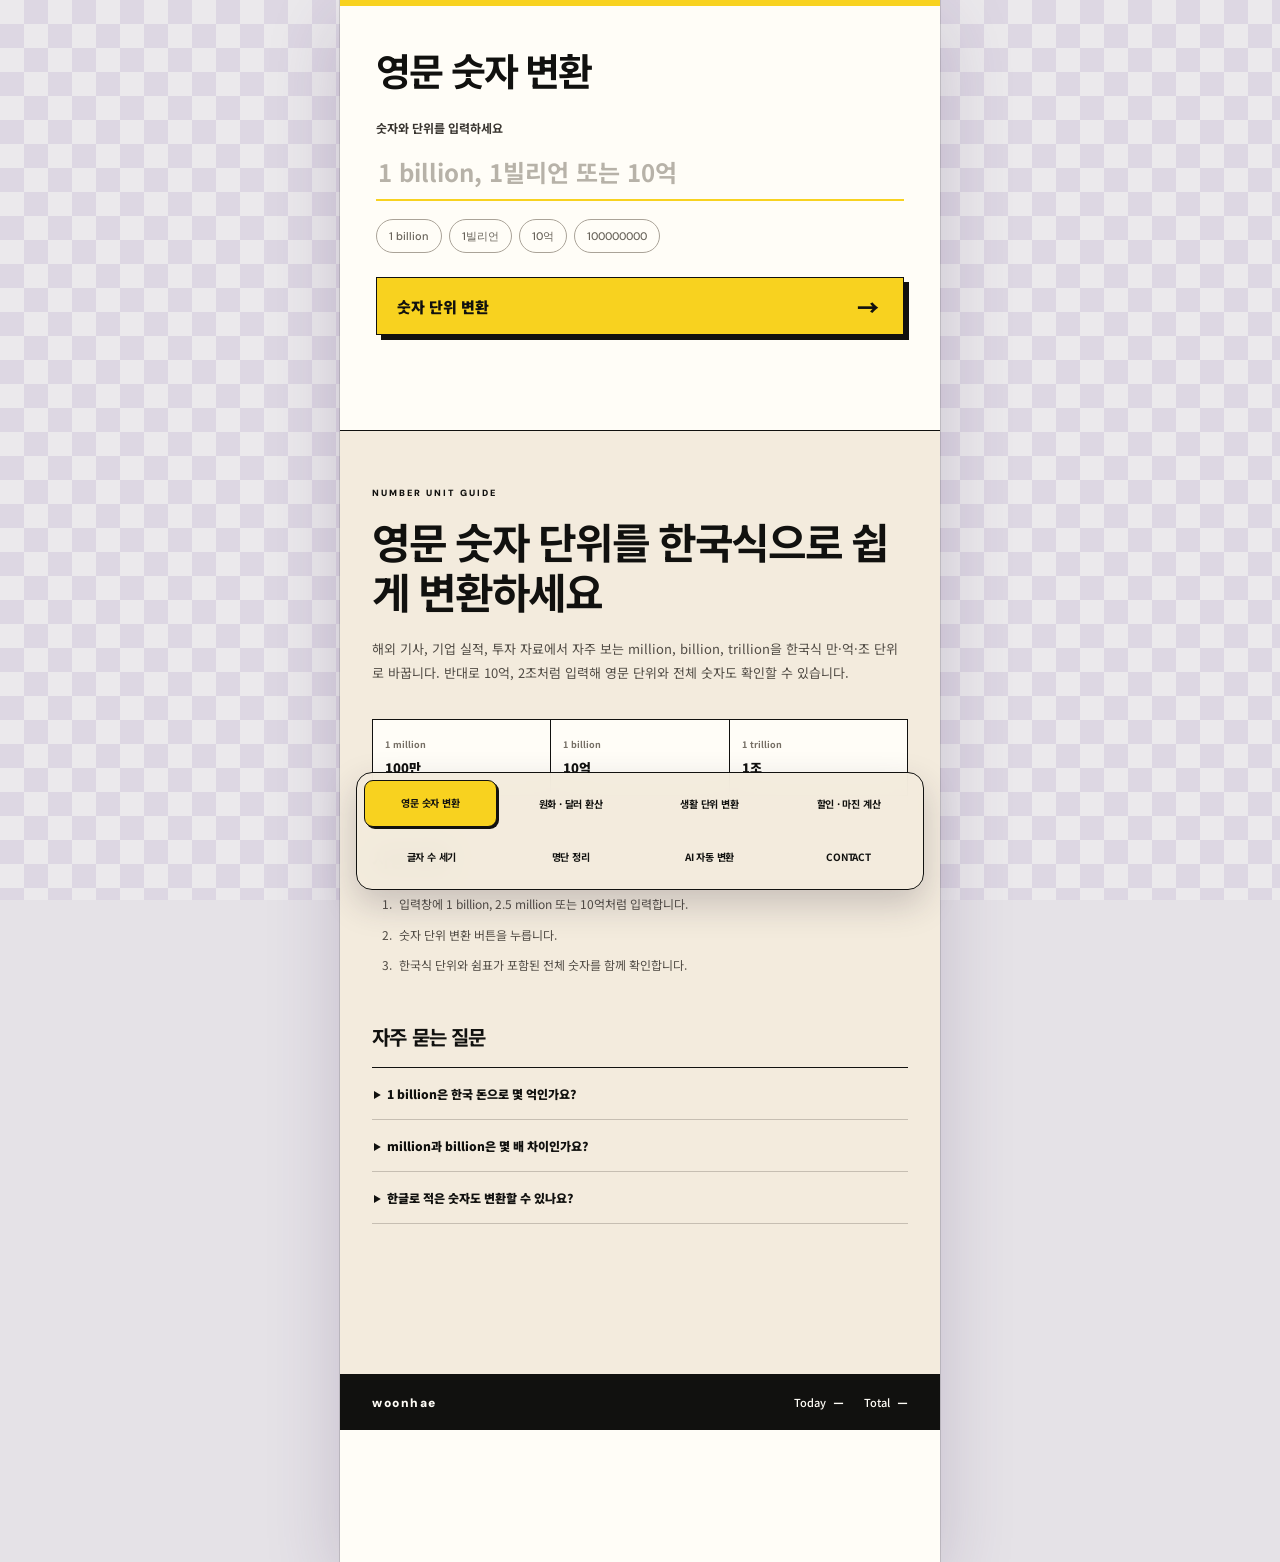
==== commit 5ef11063: "Rename info navigation to contact" ====
--- a/index.html
+++ b/index.html
@@ -71,7 +71,7 @@
     </a>
     
     <a href="/tools/info/" class="">
-      INFO
+      CONTACT
     </a>
     
   </nav>
--- a/static/style.css
+++ b/static/style.css
@@ -464,27 +464,40 @@
   .compact-tool .tool-nav a:first-child { min-height:45px; padding-inline:3px; font-size:9px; }
 }
 
-.info-panel>p {
-  margin:0 0 22px;
-  font:700 10px/1 "DM Sans",sans-serif;
-  letter-spacing:2px;
-}
-.info-panel h1 {
-  margin:0 0 46px;
-  font-size:46px;
-  line-height:1.05;
-  letter-spacing:-.07em;
-}
-.info-panel dl { margin:0; border-top:1px solid var(--black); }
-.info-panel dl>div {
+.compact-tool .info-workspace { padding-block:42px 66px; }
+.info-contact {
+  min-height:540px;
+  display:flex;
+  flex-direction:column;
+  align-items:center;
+  justify-content:center;
+  gap:54px;
+  padding:46px 34px;
+  border:1px solid var(--black);
+  background:var(--white);
+}
+.info-contact__email {
+  margin:0;
+  font:900 clamp(24px,6.6vw,44px)/1.05 "DM Sans",sans-serif;
+  letter-spacing:-.055em;
+  text-align:center;
+  overflow-wrap:anywhere;
+}
+.info-contact__email a { text-decoration-thickness:3px; text-underline-offset:5px; }
+.info-contact__character {
+  width:min(100%,390px);
   display:grid;
-  grid-template-columns:90px 1fr;
-  gap:16px;
-  padding:18px 0;
-  border-bottom:1px solid #c9c1b5;
-}
-.info-panel dt { font-size:11px; font-weight:900; }
-.info-panel dd { margin:0; color:#615c54; font-size:12px; line-height:1.65; }
+  place-items:center;
+  padding:30px 36px 16px;
+}
+.info-contact__character img { width:100%; height:auto; display:block; }
+
+@media (max-width:520px) {
+  .compact-tool .info-workspace { padding:24px 16px 48px; }
+  .info-contact { min-height:460px; gap:38px; padding:38px 18px; }
+  .info-contact__email { font-size:clamp(22px,7.4vw,32px); }
+  .info-contact__character { padding:20px 20px 10px; }
+}
 
 .ai-study { margin-top:64px; padding-top:50px; border-top:1px solid var(--black); }
 .ai-model-status { display:flex; align-items:center; gap:12px; margin:0 0 22px; padding:13px 15px; border:1px solid var(--black); background:#f4e8f5; }
@@ -696,12 +709,17 @@
   background:var(--black);
   font:500 11px/1.4 "Noto Sans KR",sans-serif;
 }
-.visitor-counter[hidden] { display:none; }
 .visitor-counter__brand {
   margin-right:auto;
   font:900 12px/1 "DM Sans",sans-serif;
   letter-spacing:1.5px;
 }
+.visitor-counter__counts {
+  display:flex;
+  align-items:center;
+  justify-content:flex-end;
+  gap:20px;
+}
 .visitor-counter strong {
   margin-left:4px;
   font:700 12px/1 "DM Sans",sans-serif;
@@ -710,5 +728,6 @@
 @media (max-width:520px) {
   .visitor-counter { min-height:50px; gap:14px; padding:12px 20px; font-size:10px; }
   .visitor-counter__brand { font-size:11px; }
+  .visitor-counter__counts { gap:14px; }
   .visitor-counter strong { font-size:11px; }
 }
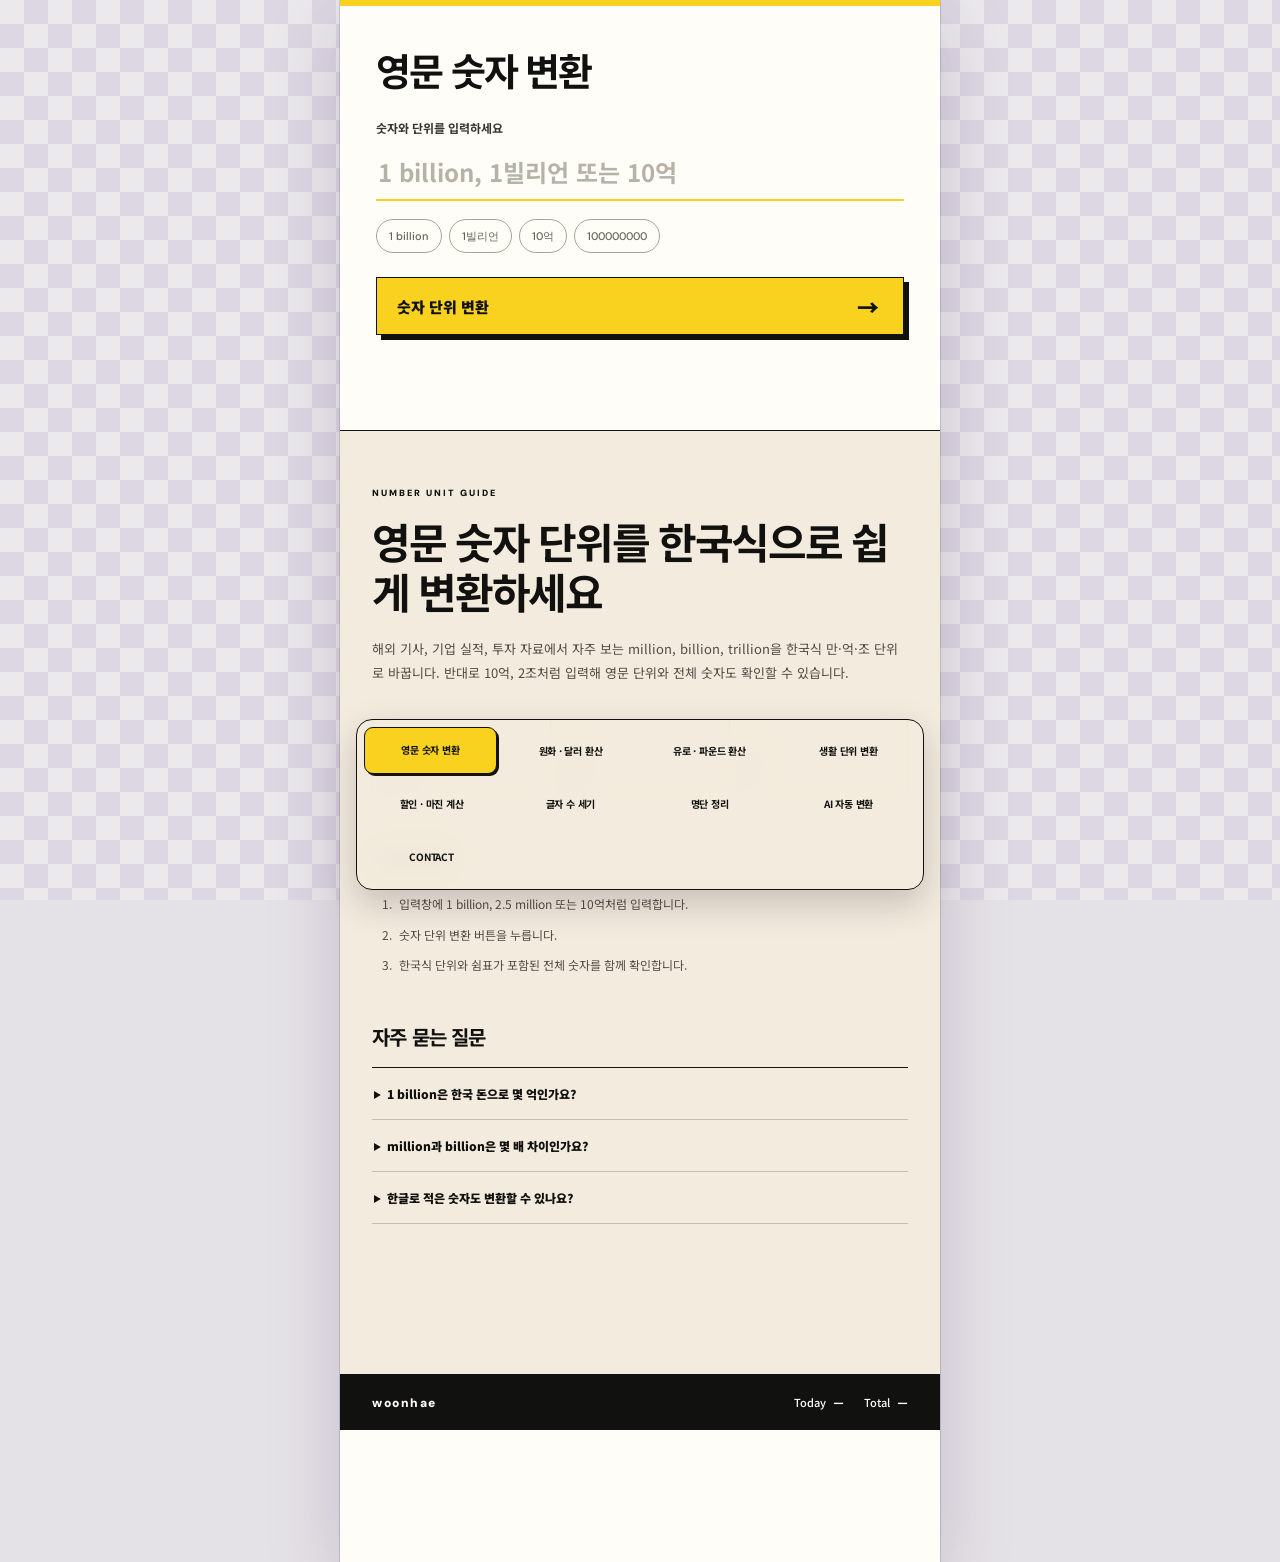
==== commit b192655d: "Add euro and pound to won converter" ====
--- a/index.html
+++ b/index.html
@@ -3,8 +3,8 @@
 <head>
   <meta charset="utf-8">
   <meta name="viewport" content="width=device-width, initial-scale=1">
-  <meta name="google-adsense-account" content="ca-pub-1918444666278020">
-  <script async src="https://pagead2.googlesyndication.com/pagead/js/adsbygoogle.js?client=ca-pub-1918444666278020" crossorigin="anonymous"></script>
+  <meta name="google-adsense-account" content="ca-pub-3062467800658496">
+  <script async src="https://pagead2.googlesyndication.com/pagead/js/adsbygoogle.js?client=ca-pub-3062467800658496" crossorigin="anonymous"></script>
   <meta name="description" content="million·billion·trillion과 만·억·조를 양방향으로 빠르게 변환하는 무료 한국어 숫자 단위 계산기입니다.">
   <meta name="robots" content="index,follow,max-image-preview:large,max-snippet:-1,max-video-preview:-1">
   <meta name="naver-site-verification" content="27d947979bcd616a8a0c6c5ba46df4c90e990da8">
@@ -12,7 +12,9 @@
   
   <link rel="canonical" href="https://browsertools.kr/">
   <link rel="alternate" hreflang="ko-KR" href="https://browsertools.kr/">
-  <link rel="shortcut icon" href="https://browsertools.kr/static/favicon.svg" type="image/svg+xml">
+  <link rel="icon" href="/favicon.ico" sizes="any">
+  <link rel="icon" href="/favicon-48x48.png" type="image/png" sizes="48x48">
+  <link rel="icon" href="/static/favicon.svg" type="image/svg+xml">
   <meta property="og:type" content="website">
   <meta property="og:locale" content="ko_KR">
   <meta property="og:site_name" content="WOONHAE">
@@ -48,6 +50,9 @@
     
     <a href="/tools/currency/" class="">
       원화 · 달러 환산
+    </a>
+    <a href="/tools/euro-pound/" class="">
+      유로 · 파운드 환산
     </a>
     
     <a href="/tools/unit/" class="">
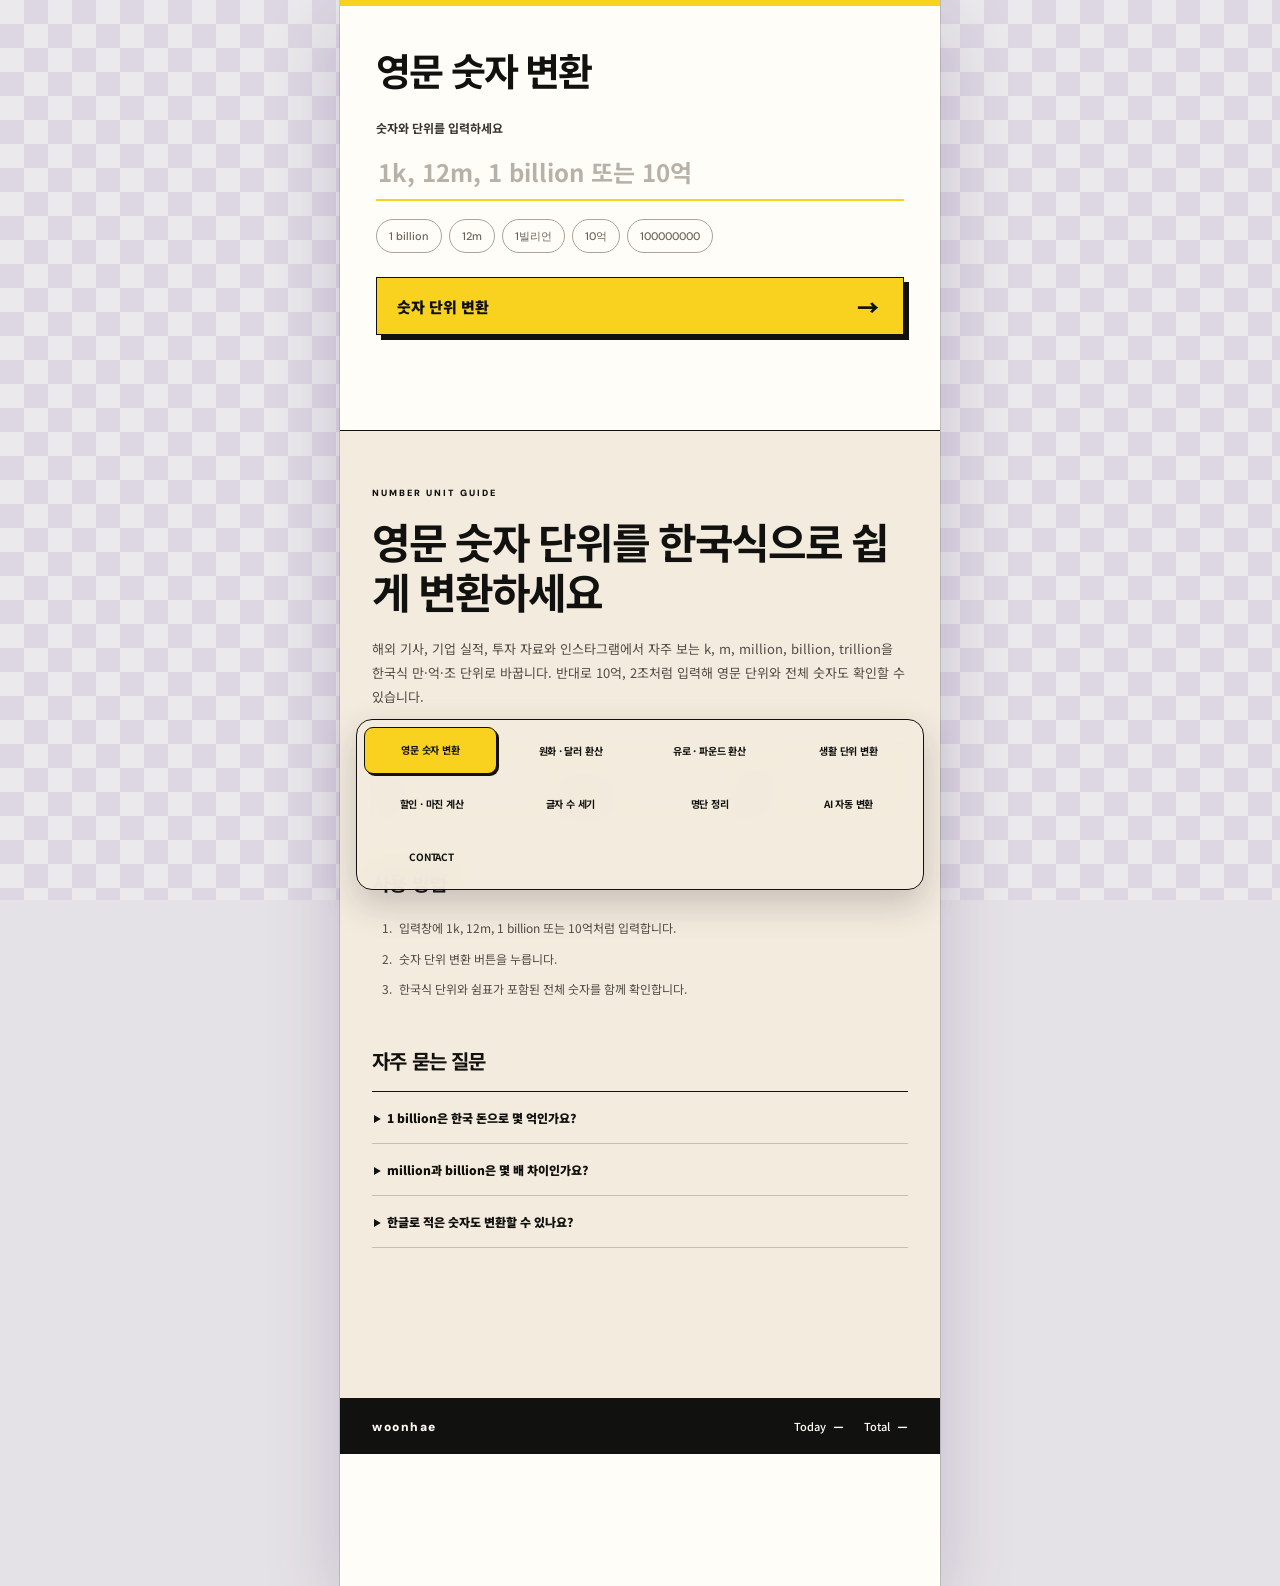
==== commit 1e10688e: "Support social number abbreviations and page analytics" ====
--- a/index.html
+++ b/index.html
@@ -36,7 +36,7 @@
   <link rel="stylesheet" href="/static/style.css?v=functiongemma-study-7">
   <script src="/static/tools.js" defer></script>
   <script src="/static/visitor-counter-config.js" defer></script>
-  <script src="/static/visitor-counter.js?v=gsheets-2" defer></script>
+  <script src="/static/visitor-counter.js?v=gsheets-3" defer></script>
   <script src="/static/app.js" defer></script>
   <script src="/static/ai-converter.js?v=functiongemma-webgpu-6" defer></script>
 </head>
@@ -89,8 +89,8 @@
       
       <form data-tool="english-number">
         <label for="english-value">숫자와 단위를 입력하세요</label>
-        <input id="english-value" name="value" placeholder="1 billion, 1빌리언 또는 10억" required autocomplete="off" autofocus>
-        <p class="example-line"><button type="button" data-example="1 billion">1 billion</button><button type="button" data-example="1빌리언">1빌리언</button><button type="button" data-example="10억">10억</button><button type="button" data-example="100000000">100000000</button></p>
+        <input id="english-value" name="value" placeholder="1k, 12m, 1 billion 또는 10억" required autocomplete="off" autofocus>
+        <p class="example-line"><button type="button" data-example="1 billion">1 billion</button><button type="button" data-example="12m">12m</button><button type="button" data-example="1빌리언">1빌리언</button><button type="button" data-example="10억">10억</button><button type="button" data-example="100000000">100000000</button></p>
         <button class="submit-button" type="submit">숫자 단위 변환 <span>→</span></button>
       </form>
       
@@ -102,10 +102,10 @@
 <section class="seo-guide" aria-labelledby="seo-guide-title">
   <p class="seo-kicker">NUMBER UNIT GUIDE</p>
   <h2 id="seo-guide-title">영문 숫자 단위를 한국식으로 쉽게 변환하세요</h2>
-  <p class="seo-intro">해외 기사, 기업 실적, 투자 자료에서 자주 보는 million, billion, trillion을 한국식 만·억·조 단위로 바꿉니다. 반대로 10억, 2조처럼 입력해 영문 단위와 전체 숫자도 확인할 수 있습니다.</p>
-  <dl class="seo-facts"><div><dt>1 million</dt><dd>100만</dd></div><div><dt>1 billion</dt><dd>10억</dd></div><div><dt>1 trillion</dt><dd>1조</dd></div></dl>
+  <p class="seo-intro">해외 기사, 기업 실적, 투자 자료와 인스타그램에서 자주 보는 k, m, million, billion, trillion을 한국식 만·억·조 단위로 바꿉니다. 반대로 10억, 2조처럼 입력해 영문 단위와 전체 숫자도 확인할 수 있습니다.</p>
+  <dl class="seo-facts"><div><dt>1k</dt><dd>1천</dd></div><div><dt>12m</dt><dd>1,200만</dd></div><div><dt>1 billion</dt><dd>10억</dd></div></dl>
   <h3>사용 방법</h3>
-  <ol><li>입력창에 1 billion, 2.5 million 또는 10억처럼 입력합니다.</li><li>숫자 단위 변환 버튼을 누릅니다.</li><li>한국식 단위와 쉼표가 포함된 전체 숫자를 함께 확인합니다.</li></ol>
+  <ol><li>입력창에 1k, 12m, 1 billion 또는 10억처럼 입력합니다.</li><li>숫자 단위 변환 버튼을 누릅니다.</li><li>한국식 단위와 쉼표가 포함된 전체 숫자를 함께 확인합니다.</li></ol>
   <h3>자주 묻는 질문</h3>
   <div class="seo-faq"><details><summary>1 billion은 한국 돈으로 몇 억인가요?</summary><p>1 billion은 1,000,000,000이며 한국식 숫자 단위로 10억입니다.</p></details><details><summary>million과 billion은 몇 배 차이인가요?</summary><p>1 billion은 1,000 million이므로 두 단위는 1,000배 차이입니다.</p></details><details><summary>한글로 적은 숫자도 변환할 수 있나요?</summary><p>네. 10억, 2조처럼 입력하면 billion, trillion 같은 영문 단위로 변환합니다.</p></details></div>
 </section>
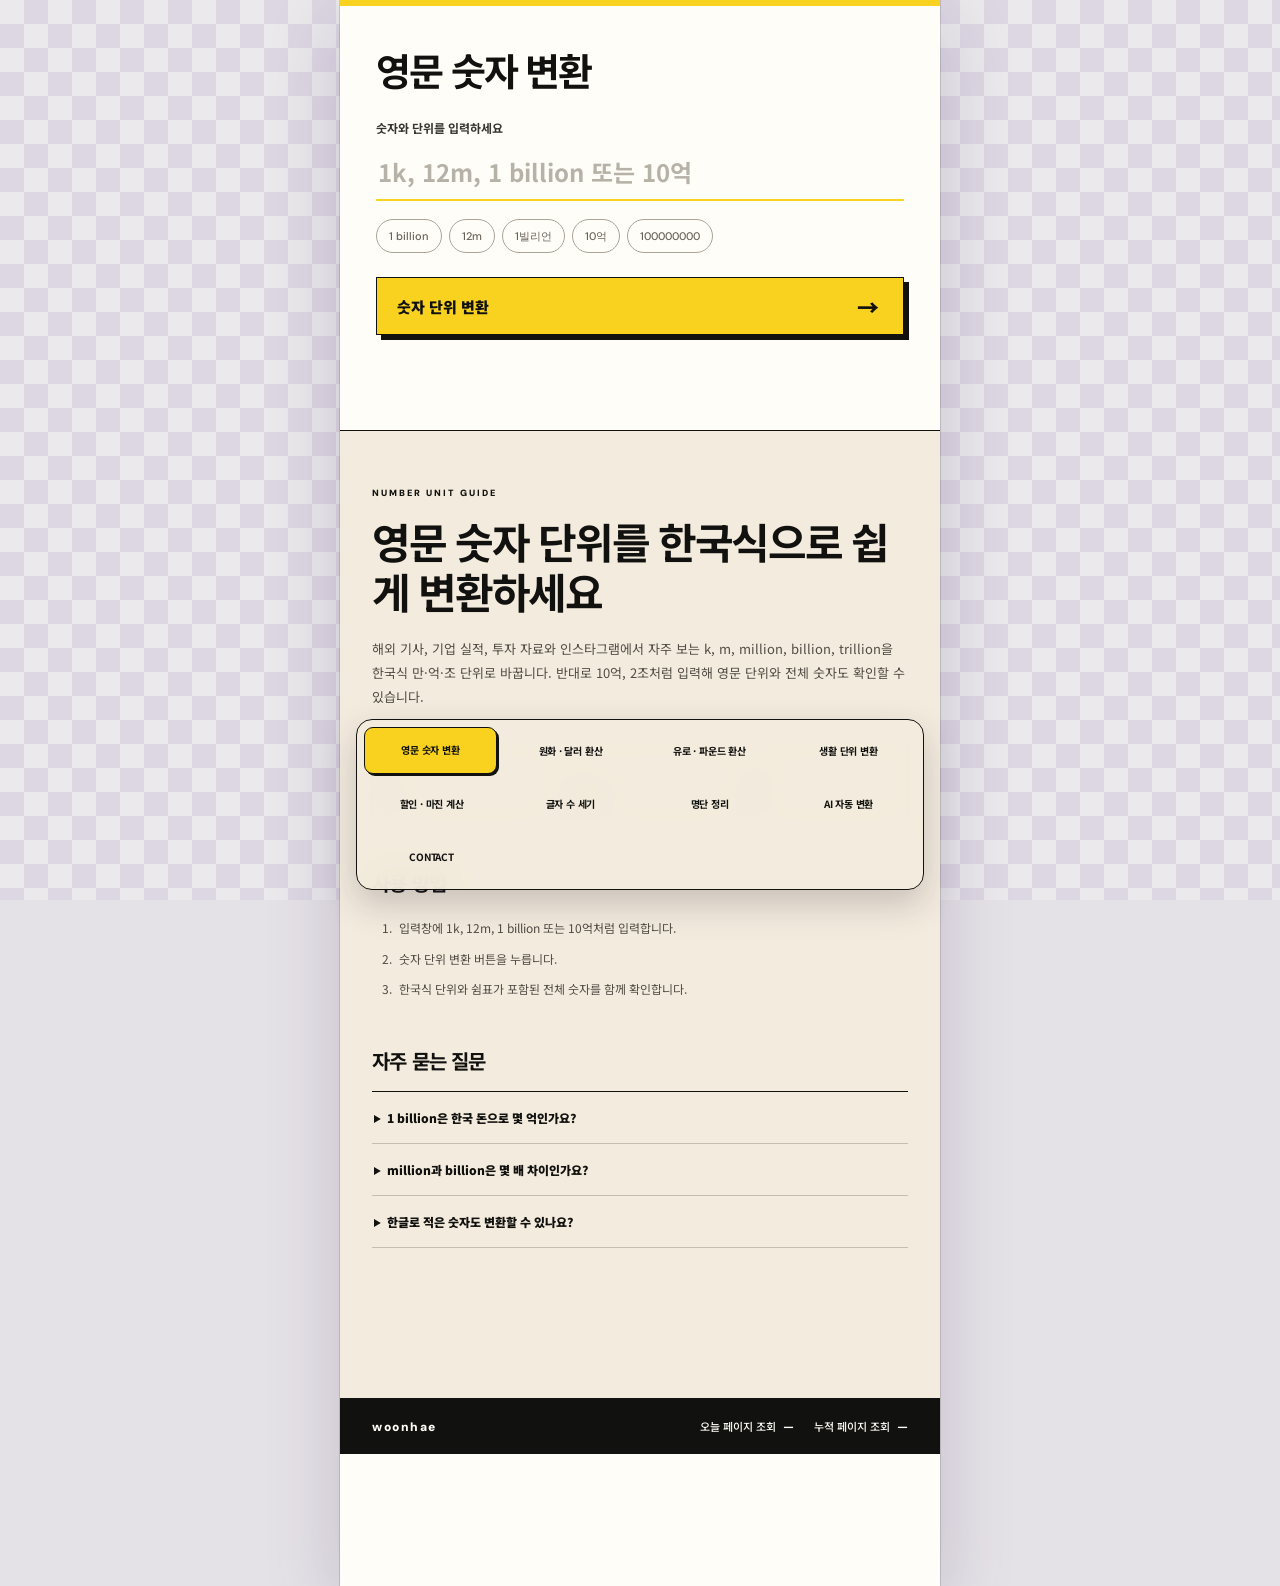
==== commit 577f8379: "Unify website page view counters" ====
--- a/index.html
+++ b/index.html
@@ -7,7 +7,7 @@
   <script async src="https://pagead2.googlesyndication.com/pagead/js/adsbygoogle.js?client=ca-pub-3062467800658496" crossorigin="anonymous"></script>
   <meta name="description" content="million·billion·trillion과 만·억·조를 양방향으로 빠르게 변환하는 무료 한국어 숫자 단위 계산기입니다.">
   <meta name="robots" content="index,follow,max-image-preview:large,max-snippet:-1,max-video-preview:-1">
-  <meta name="naver-site-verification" content="27d947979bcd616a8a0c6c5ba46df4c90e990da8">
+  <meta name="naver-site-verification" content="5fc785ada010094ddd0525d7b55942b9f7c89d80">
   
   
   <link rel="canonical" href="https://browsertools.kr/">
@@ -36,7 +36,7 @@
   <link rel="stylesheet" href="/static/style.css?v=functiongemma-study-7">
   <script src="/static/tools.js" defer></script>
   <script src="/static/visitor-counter-config.js" defer></script>
-  <script src="/static/visitor-counter.js?v=gsheets-3" defer></script>
+  <script src="/static/visitor-counter.js?v=shared-pageviews-1" defer></script>
   <script src="/static/app.js" defer></script>
   <script src="/static/ai-converter.js?v=functiongemma-webgpu-6" defer></script>
 </head>
